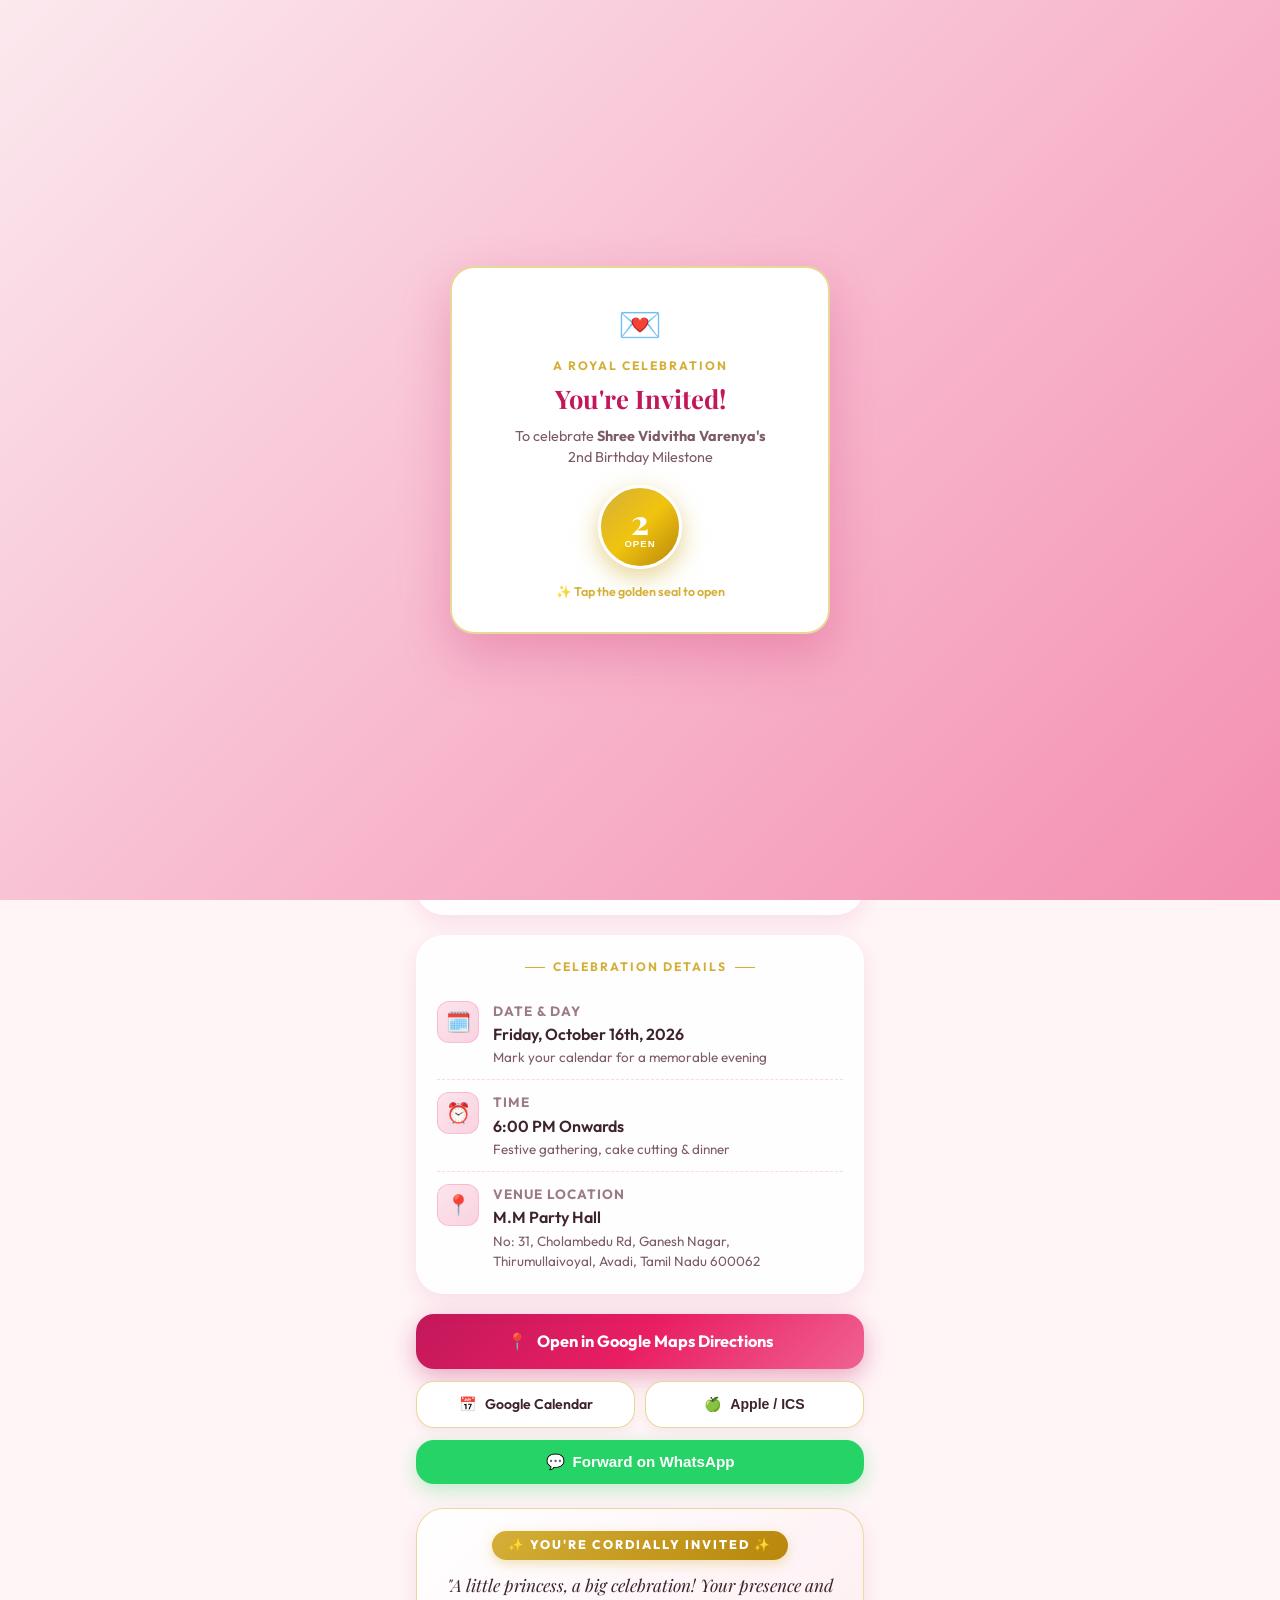
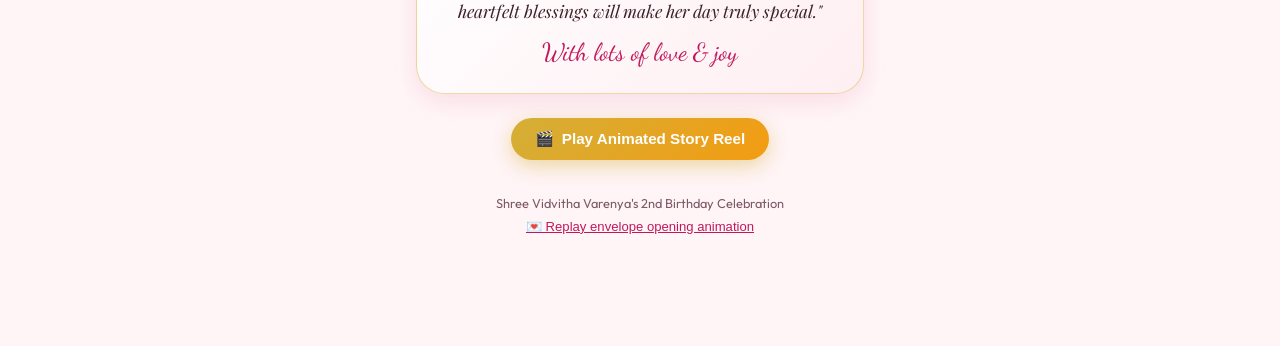
==== index.html @ fc4eca01 "feat: WhatsApp Family Invitations platform with mobile interactive card and story reel" ====
<!DOCTYPE html>
<html lang="en">
<head>
  <meta charset="UTF-8">
  <meta name="viewport" content="width=device-width, initial-scale=1.0, maximum-scale=1.0, user-scalable=no">
  <title>Family Celebrations & Birthday Invitations</title>
  
  <!-- WhatsApp & Social Media OpenGraph Tags -->
  <meta property="og:type" content="website">
  <meta property="og:title" content="Two Cute to Be One ✨ Shree Vidvitha Varenya's 2nd Birthday">
  <meta property="og:description" content="Join us on Friday, Oct 16th • 6:00 PM onwards at M.M Party Hall, Avadi. Tap to open invitation card & get maps navigation!">
  <meta property="og:image" content="events/vidvitha-2nd-birthday/assets/og_preview.jpg">

  <!-- Immediate Client-side Redirect to the active celebration -->
  <script>
    // Automatically redirect to the active upcoming celebration
    const ACTIVE_EVENT_URL = 'events/vidvitha-2nd-birthday/';
    // Allow users to stay on hub if ?hub=true is passed
    const urlParams = new URLSearchParams(window.location.search);
    if (!urlParams.get('hub')) {
      window.location.replace(ACTIVE_EVENT_URL);
    }
  </script>

  <link rel="stylesheet" href="shared/css/common.css">
  <style>
    .hub-container {
      max-width: 480px;
      margin: 40px auto;
      padding: 20px;
      text-align: center;
    }
    .event-card {
      margin-top: 20px;
      padding: 24px;
      text-align: left;
      display: block;
      text-decoration: none;
      color: inherit;
      transition: transform var(--transition-bounce), box-shadow var(--transition-smooth);
    }
    .event-card:hover {
      transform: translateY(-4px);
      box-shadow: var(--shadow-lg);
    }
    .event-thumb {
      width: 100%;
      height: 200px;
      border-radius: var(--radius-md);
      object-fit: cover;
      margin-bottom: 14px;
    }
  </style>
</head>
<body>
  <div class="hub-container">
    <div style="font-size: 2.5rem; margin-bottom: 10px;">🎉</div>
    <h1 class="pink-gradient-text" style="font-family: var(--font-heading-serif); font-size: 2rem; margin-bottom: 6px;">Family Celebrations</h1>
    <p style="color: var(--color-text-muted); font-size: 0.95rem;">Select an event below or you will be automatically redirected to our active celebration.</p>

    <!-- Active Celebration Card -->
    <a href="events/vidvitha-2nd-birthday/" class="glass-panel event-card">
      <img src="events/vidvitha-2nd-birthday/assets/og_preview.jpg" alt="Vidvitha 2nd Birthday" class="event-thumb">
      <span class="gold-gradient-text" style="font-size: 0.76rem; font-weight: 800; letter-spacing: 1.5px; text-transform: uppercase;">Active Celebration • Oct 16</span>
      <h2 style="font-family: var(--font-heading-serif); font-size: 1.4rem; color: var(--color-primary-dark); margin: 4px 0 6px;">
        Shree Vidvitha Varenya's 2nd Birthday
      </h2>
      <p style="font-size: 0.88rem; color: var(--color-text-muted);">
        "Two Cute to Be One" • Friday, Oct 16th, 6:00 PM onwards at M.M Party Hall, Avadi.
      </p>
    </a>
  </div>
</body>
</html>
---- shared/css/common.css ----
/* ==========================================================================
   WhatsApp Family Event Invitations - Shared Design System & Core Styles
   ========================================================================== */

@import url('https://fonts.googleapis.com/css2?family=Dancing+Script:wght@600;700&family=Outfit:wght@300;400;500;600;700;800&family=Playfair+Display:ital,wght@0,600;0,700;0,800;1,600&family=Plus+Jakarta+Sans:wght@400;500;600;700&display=swap');

:root {
  /* Color Palette - Whimsical Pastel Pink, Rose Gold & Champagne */
  --color-primary: #f48fb1;
  --color-primary-dark: #c2185b;
  --color-primary-light: #fce4ec;
  --color-accent-gold: #d4af37;
  --color-accent-rosegold: #e5a9a9;
  --color-gold-glow: rgba(212, 175, 55, 0.4);
  --color-bg-base: #fff5f7;
  --color-bg-gradient: linear-gradient(135deg, #fff0f3 0%, #fde2e4 45%, #fad2e1 100%);
  --color-surface: rgba(255, 255, 255, 0.88);
  --color-surface-glass: rgba(255, 255, 255, 0.68);
  --color-surface-border: rgba(255, 255, 255, 0.95);
  --color-text-main: #3d232c;
  --color-text-muted: #7d5a68;
  --color-text-light: #9c7b88;
  
  /* Elevation & Shadows */
  --shadow-sm: 0 4px 12px rgba(194, 24, 91, 0.06);
  --shadow-md: 0 8px 24px rgba(194, 24, 91, 0.1);
  --shadow-lg: 0 16px 40px rgba(194, 24, 91, 0.16);
  --shadow-gold: 0 8px 25px rgba(212, 175, 55, 0.28);
  
  /* Typography */
  --font-heading-script: 'Dancing Script', cursive;
  --font-heading-serif: 'Playfair Display', Georgia, serif;
  --font-body: 'Outfit', -apple-system, BlinkMacSystemFont, sans-serif;
  --font-mono: 'Plus Jakarta Sans', monospace;
  
  /* Border Radii */
  --radius-sm: 10px;
  --radius-md: 18px;
  --radius-lg: 28px;
  --radius-full: 9999px;
  
  /* Transitions */
  --transition-fast: 0.2s cubic-bezier(0.16, 1, 0.3, 1);
  --transition-smooth: 0.35s cubic-bezier(0.16, 1, 0.3, 1);
  --transition-bounce: 0.5s cubic-bezier(0.34, 1.56, 0.64, 1);
}

/* Base Reset & Box Sizing */
*, *::before, *::after {
  box-sizing: border-box;
  margin: 0;
  padding: 0;
  -webkit-tap-highlight-color: transparent;
}

html, body {
  width: 100%;
  min-height: 100%;
  font-family: var(--font-body);
  color: var(--color-text-main);
  background: var(--color-bg-base);
  background-image: var(--color-bg-gradient);
  background-attachment: fixed;
  overflow-x: hidden;
  line-height: 1.5;
  -webkit-font-smoothing: antialiased;
}

/* Floating Sparkles & Balloon Keyframes */
@keyframes floatGentle {
  0%, 100% {
    transform: translateY(0px) rotate(0deg);
  }
  50% {
    transform: translateY(-10px) rotate(2deg);
  }
}

@keyframes pulseGlow {
  0%, 100% {
    box-shadow: 0 0 15px rgba(244, 143, 177, 0.3), 0 0 30px rgba(212, 175, 55, 0.2);
    transform: scale(1);
  }
  50% {
    box-shadow: 0 0 25px rgba(244, 143, 177, 0.6), 0 0 50px rgba(212, 175, 55, 0.4);
    transform: scale(1.02);
  }
}

@keyframes shimmer {
  0% {
    background-position: -200% 0;
  }
  100% {
    background-position: 200% 0;
  }
}

@keyframes spinSlow {
  from { transform: rotate(0deg); }
  to { transform: rotate(360deg); }
}

@keyframes popIn {
  0% {
    opacity: 0;
    transform: scale(0.85) translateY(20px);
  }
  100% {
    opacity: 1;
    transform: scale(1) translateY(0);
  }
}

/* Glassmorphism Surface Utility */
.glass-panel {
  background: var(--color-surface);
  backdrop-filter: blur(16px);
  -webkit-backdrop-filter: blur(16px);
  border: 1px solid var(--color-surface-border);
  border-radius: var(--radius-lg);
  box-shadow: var(--shadow-md);
}

.gold-gradient-text {
  background: linear-gradient(135deg, #c59b27 0%, #eac75d 40%, #b8860b 70%, #d4af37 100%);
  -webkit-background-clip: text;
  -webkit-text-fill-color: transparent;
  display: inline-block;
}

.pink-gradient-text {
  background: linear-gradient(135deg, #ad1457 0%, #e91e63 50%, #f48fb1 100%);
  -webkit-background-clip: text;
  -webkit-text-fill-color: transparent;
  display: inline-block;
}

/* Canvas Confetti Layer */
#confetti-canvas {
  position: fixed;
  top: 0;
  left: 0;
  width: 100vw;
  height: 100vh;
  pointer-events: none;
  z-index: 9999;
}
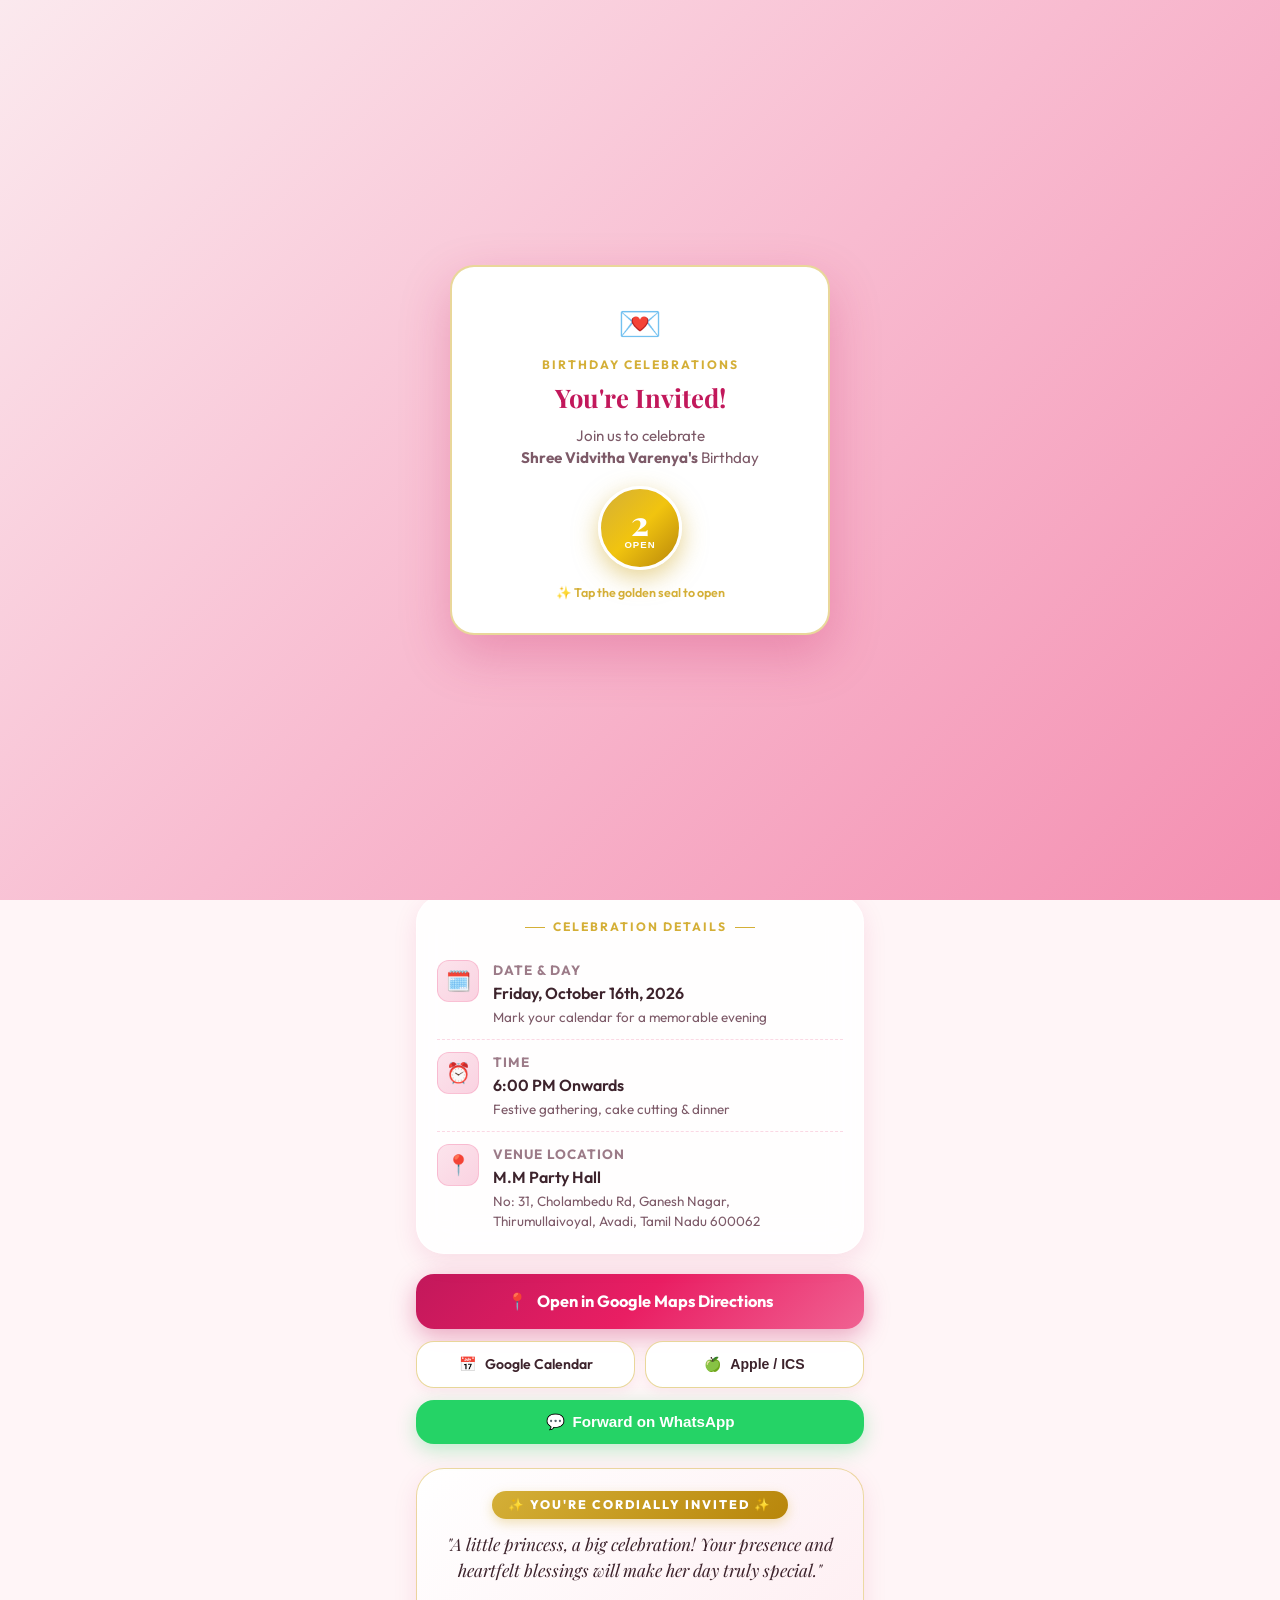
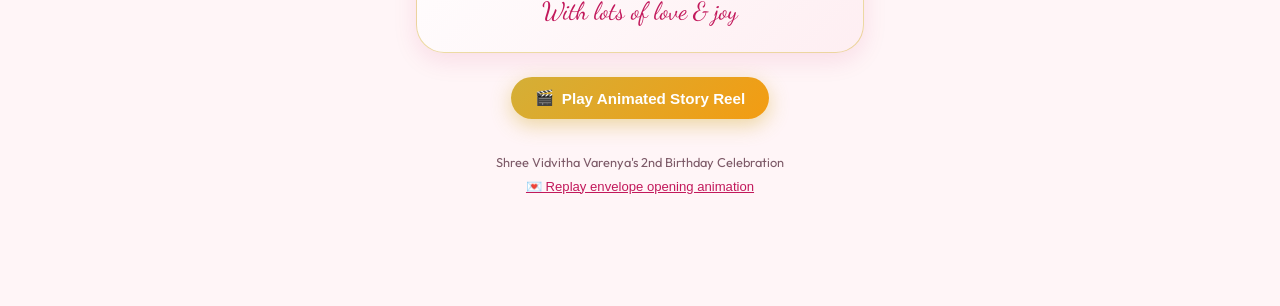
==== commit 84957bf4: "fix: update hero & story to bold 'Shree Vidvitha Varenya' + 'Birthday Celebrations', remove Two Cute" ====
--- a/index.html
+++ b/index.html
@@ -7,8 +7,8 @@
   
   <!-- WhatsApp & Social Media OpenGraph Tags -->
   <meta property="og:type" content="website">
-  <meta property="og:title" content="Two Cute to Be One ✨ Shree Vidvitha Varenya's 2nd Birthday">
-  <meta property="og:description" content="Join us on Friday, Oct 16th • 6:00 PM onwards at M.M Party Hall, Avadi. Tap to open invitation card & get maps navigation!">
+  <meta property="og:title" content="Shree Vidvitha Varenya's Birthday Celebrations 🎂">
+  <meta property="og:description" content="Join us to celebrate Shree Vidvitha Varenya's Birthday on Friday, Oct 16th • 6:00 PM onwards at M.M Party Hall, Avadi. Tap to open invitation card & get maps navigation!">
   <meta property="og:image" content="events/vidvitha-2nd-birthday/assets/og_preview.jpg">
 
   <!-- Immediate Client-side Redirect to the active celebration -->
@@ -63,10 +63,10 @@
       <img src="events/vidvitha-2nd-birthday/assets/og_preview.jpg" alt="Vidvitha 2nd Birthday" class="event-thumb">
       <span class="gold-gradient-text" style="font-size: 0.76rem; font-weight: 800; letter-spacing: 1.5px; text-transform: uppercase;">Active Celebration • Oct 16</span>
       <h2 style="font-family: var(--font-heading-serif); font-size: 1.4rem; color: var(--color-primary-dark); margin: 4px 0 6px;">
-        Shree Vidvitha Varenya's 2nd Birthday
+        Shree Vidvitha Varenya's Birthday Celebrations
       </h2>
       <p style="font-size: 0.88rem; color: var(--color-text-muted);">
-        "Two Cute to Be One" • Friday, Oct 16th, 6:00 PM onwards at M.M Party Hall, Avadi.
+        Friday, Oct 16th, 6:00 PM onwards at M.M Party Hall, Avadi.
       </p>
     </a>
   </div>
